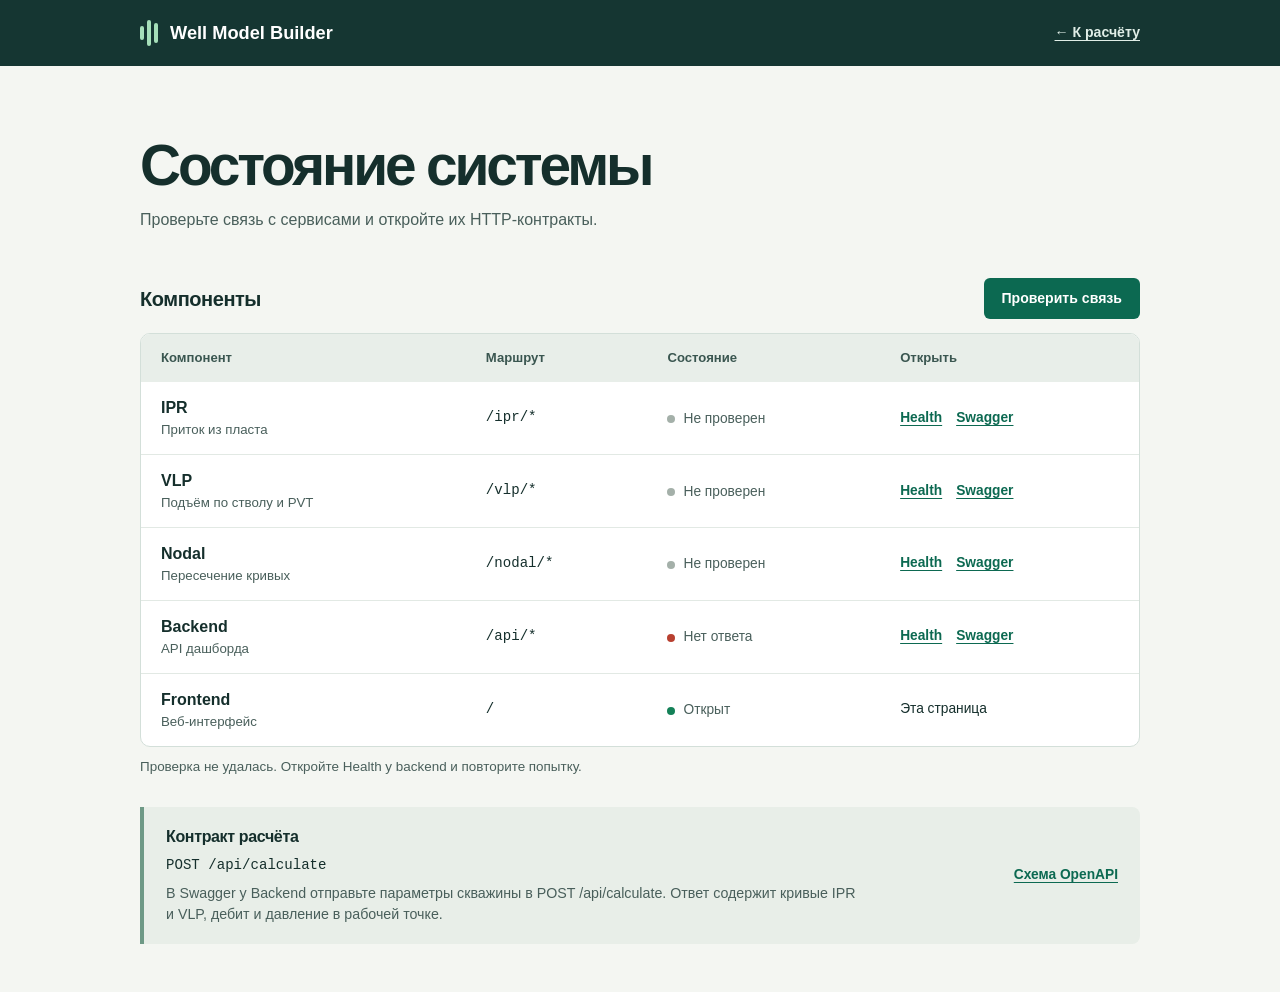
==== frontend/services.html @ 5b2980fe "README: added python launch guide part; added nginx" ====
<!doctype html>
<html lang="ru">
<head>
  <meta charset="utf-8">
  <meta name="viewport" content="width=device-width, initial-scale=1">
  <meta name="color-scheme" content="light">
  <title>Well Model Builder · Сервисы</title>
  <link rel="icon" href="data:,">
  <link rel="stylesheet" href="style.css">
  <script type="module" src="app.js"></script>
</head>
<body>
  <header class="masthead">
    <div class="wrap masthead-inner">
      <div class="brand"><span class="brand-mark" aria-hidden="true"><i></i><i></i><i></i></span>Well Model Builder</div>
      <a class="back" href="./">← К расчёту</a>
    </div>
  </header>
  <main class="wrap">
    <div class="intro">
      <h1>Состояние системы</h1>
      <p>Проверьте связь с сервисами и откройте их HTTP-контракты.</p>
    </div>
    <section aria-labelledby="components">
      <div class="section-head">
        <h2 id="components">Компоненты</h2>
        <button type="button" id="refresh">Проверить связь</button>
      </div>
      <div class="table-wrap">
        <table>
          <thead><tr><th scope="col">Компонент</th><th scope="col">Маршрут</th><th scope="col">Состояние</th><th scope="col">Открыть</th></tr></thead>
          <tbody id="services"></tbody>
        </table>
      </div>
      <noscript><p>Для таблицы состояния включите JavaScript.</p></noscript>
      <p id="checked" class="check-note" role="status" aria-live="polite">Сведения о связи появятся после проверки.</p>
    </section>
    <section class="contract" aria-labelledby="contract-heading">
      <div>
        <h2 id="contract-heading">Контракт расчёта</h2>
        <code>POST /api/calculate</code>
        <p>В Swagger у Backend отправьте параметры скважины в POST /api/calculate. Ответ содержит кривые IPR и VLP, дебит и давление в рабочей точке.</p>
      </div>
      <a id="schema">Схема OpenAPI</a>
    </section>
  </main>
</body>
</html>
---- frontend/style.css ----
:root {
  color-scheme: light;
  --ink: #152f2c;
  --muted: #495f5b;
  --line: #d3dfd9;
  --accent: #0c6951;
  font: 16px/1.5 Inter, "Segoe UI", sans-serif;
  color: var(--ink);
  background: #f4f6f2;
}
* { box-sizing: border-box; }
body { margin: 0; }
.wrap { width: min(calc(100% - 48px), 1000px); margin-inline: auto; }
.masthead { background: #153632; color: white; }
.masthead-inner, .section-head, .contract { display: flex; justify-content: space-between; align-items: center; gap: 20px; }
.masthead-inner { min-height: 66px; }
.brand { display: flex; align-items: center; gap: 12px; font-size: 1.14rem; font-weight: 680; }
.brand-mark { display: flex; align-items: center; gap: 3px; height: 32px; }
.brand-mark i { background: #a5dfb9; display: block; width: 4px; border-radius: 2px; }
.brand-mark i:nth-child(1) { height: 14px; } .brand-mark i:nth-child(2) { height: 26px; } .brand-mark i:nth-child(3) { height: 20px; }
.stage { color: #d4e5dc; font-size: .86rem; }
main { padding-block: clamp(32px, 6vw, 70px) 48px; }
h1, h2, p { margin: 0; }
h1 { font-size: clamp(2.15rem, 5vw, 3.55rem); letter-spacing: -.055em; line-height: 1.06; font-weight: 700; }
.intro p { color: var(--muted); margin-top: 12px; }
.section-head { margin: clamp(26px, 5vw, 46px) 0 14px; }
h2 { font-size: 1.25rem; letter-spacing: -.022em; }
button { color: #fff; background: var(--accent); border: 0; border-radius: 6px; padding: 10px 18px; font: inherit; font-size: .88rem; font-weight: 650; cursor: pointer; }
button:hover { background: #09533f; }
button:disabled { opacity: .65; cursor: progress; }
:focus-visible { outline: 3px solid #b97a14; outline-offset: 3px; }
.table-wrap { border: 1px solid var(--line); border-radius: 10px; background: #fff; overflow: hidden; }
table { width: 100%; border-collapse: collapse; text-align: left; }
thead { background: #e8eee9; color: #3a5650; font-size: .82rem; }
th, td { padding: 14px 20px; }
tbody tr + tr { border-top: 1px solid #e2e9e4; }
tbody th { font-weight: 650; }
.purpose { display: block; color: var(--muted); font-size: .83rem; font-weight: 400; }
.route, code { font-family: "IBM Plex Mono", Consolas, monospace; font-size: .88rem; }
.state { display: inline-flex; align-items: center; gap: 8px; white-space: nowrap; color: var(--muted); font-size: .86rem; }
.state::before { content: ""; width: 8px; height: 8px; border-radius: 100%; background: #a4b0a9; flex: none; }
.state[data-state="ok"]::before { background: #148158; }
.state[data-state="unavailable"]::before { background: #b84030; }
a { color: var(--accent); font-weight: 600; text-underline-offset: 3px; }
.links { display: flex; flex-wrap: wrap; gap: 4px 14px; font-size: .86rem; }
.check-note { min-height: 1.5em; color: var(--muted); font-size: .84rem; margin-top: 10px; }
.contract { margin-top: 30px; border-left: 4px solid #6e9986; padding: 18px 22px; background: #e8eee8; border-radius: 0 8px 8px 0; }
.contract h2 { font-size: 1rem; }
.contract code { display: block; margin-top: 6px; }
.contract p { max-width: 700px; margin-top: 7px; font-size: .89rem; color: var(--muted); }
.contract a { white-space: nowrap; font-size: .86rem; }
@media (max-width: 660px) {
  .wrap { width: calc(100% - 28px); }
  th, td { padding: 10px 8px; }
  .brand { font-size: 1rem; } .stage { font-size: .77rem; }
  .purpose { font-size: .76rem; }
  .state { gap: 5px; }
  .contract { align-items: flex-start; flex-direction: column; gap: 10px; }
}
@media (max-width: 470px) {
  .table-wrap table, .table-wrap tbody { display: block; }
  thead { position: absolute; width: 1px; height: 1px; overflow: hidden; clip-path: inset(50%); }
  tbody tr { display: grid; grid-template-columns: minmax(0, 1fr) auto; align-items: center; padding: 12px 14px; gap: 8px; }
  tbody th, tbody td { padding: 0; }
  .route { text-align: right; }
  .route::before { content: "Путь "; font: .77rem/1.4 "Segoe UI", sans-serif; color: var(--muted); }
  .links { justify-content: flex-end; }
}
.back { color: #e0eee7; font-size: .88rem; }
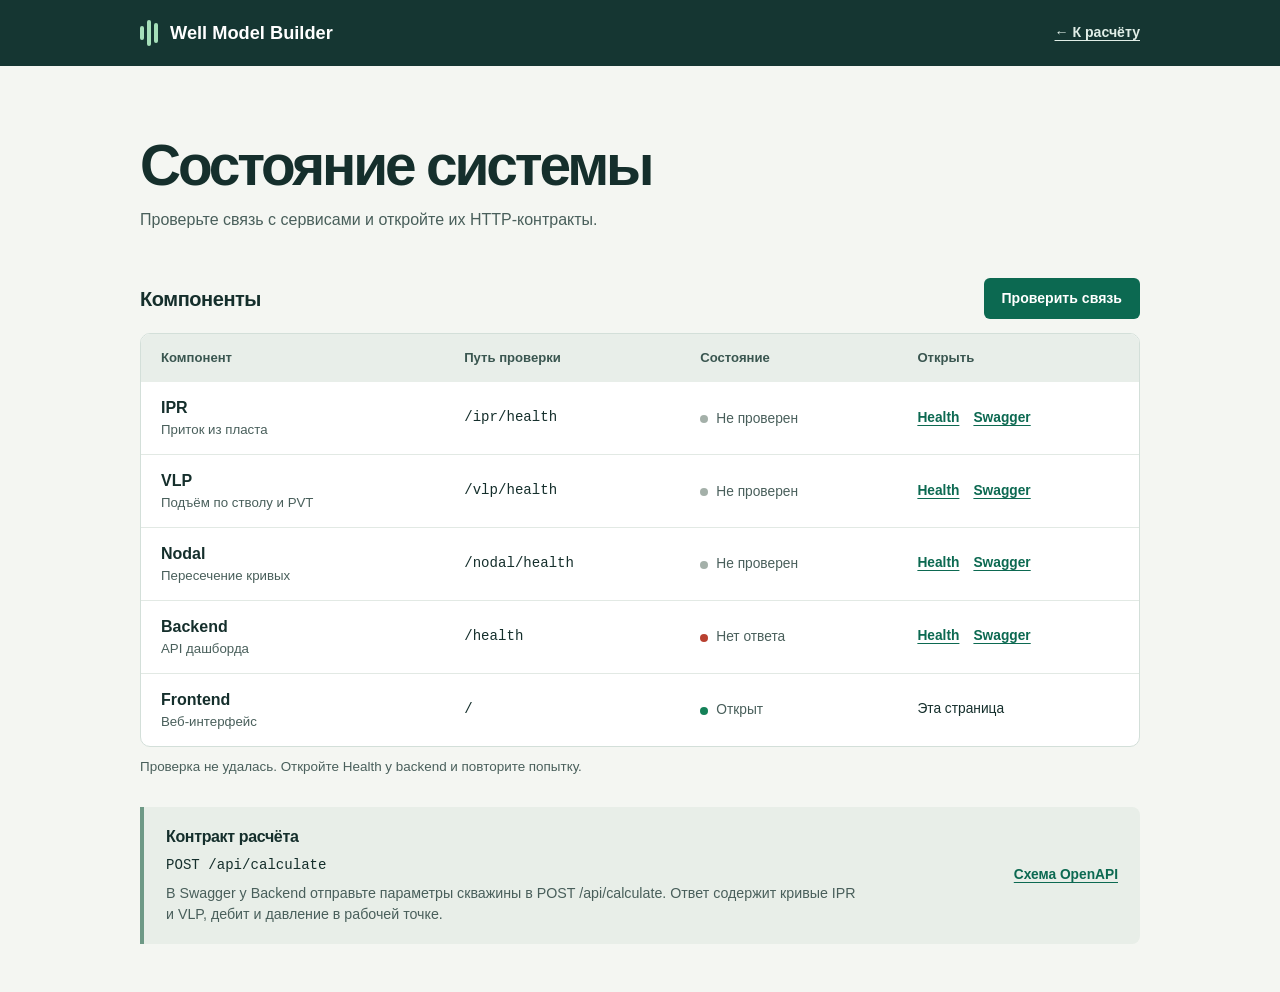
==== commit 349e7753: "frontend: added pointer coordinates by IPR and VLP, pointer magnetize to the lines" ====
--- a/frontend/services.html
+++ b/frontend/services.html
@@ -28,7 +28,7 @@
       </div>
       <div class="table-wrap">
         <table>
-          <thead><tr><th scope="col">Компонент</th><th scope="col">Маршрут</th><th scope="col">Состояние</th><th scope="col">Открыть</th></tr></thead>
+          <thead><tr><th scope="col">Компонент</th><th scope="col">Путь проверки</th><th scope="col">Состояние</th><th scope="col">Открыть</th></tr></thead>
           <tbody id="services"></tbody>
         </table>
       </div>
--- a/frontend/style.css
+++ b/frontend/style.css
@@ -63,7 +63,6 @@
   tbody tr { display: grid; grid-template-columns: minmax(0, 1fr) auto; align-items: center; padding: 12px 14px; gap: 8px; }
   tbody th, tbody td { padding: 0; }
   .route { text-align: right; }
-  .route::before { content: "Путь "; font: .77rem/1.4 "Segoe UI", sans-serif; color: var(--muted); }
   .links { justify-content: flex-end; }
 }
 .back { color: #e0eee7; font-size: .88rem; }
